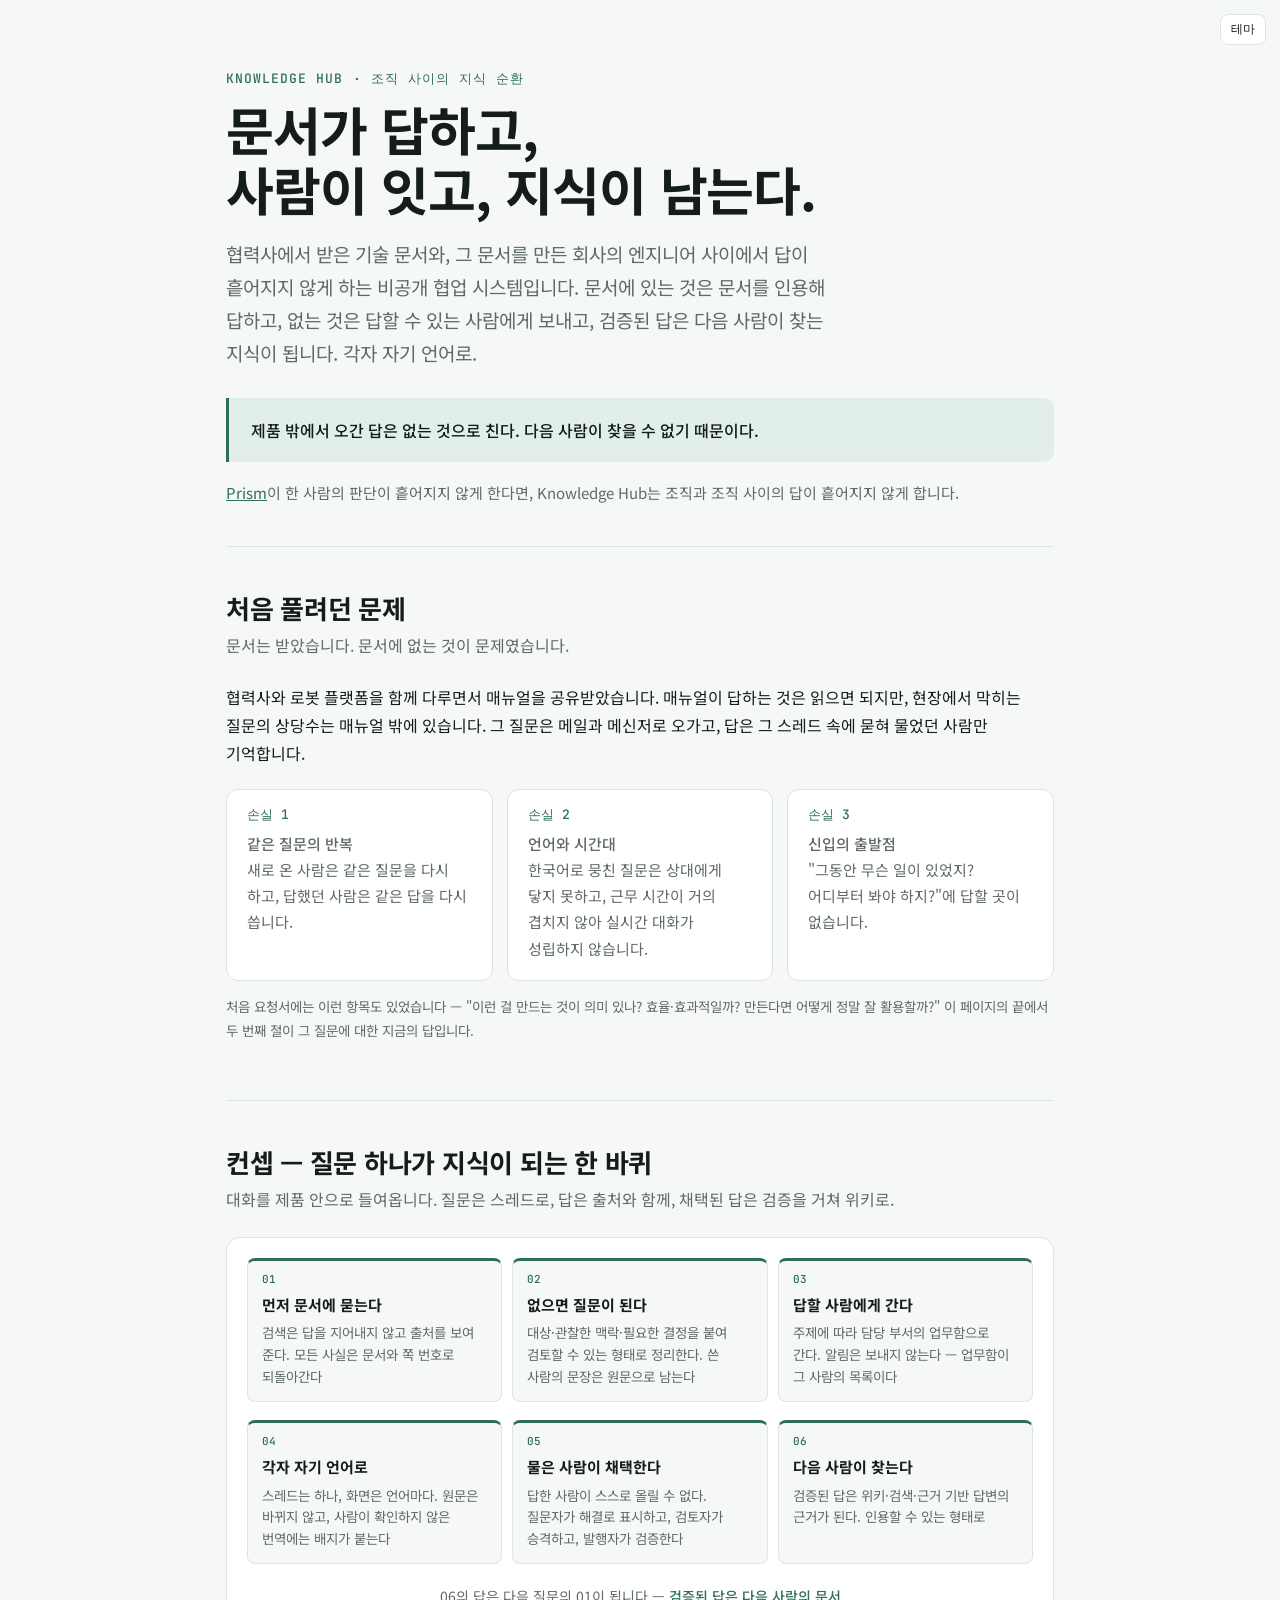
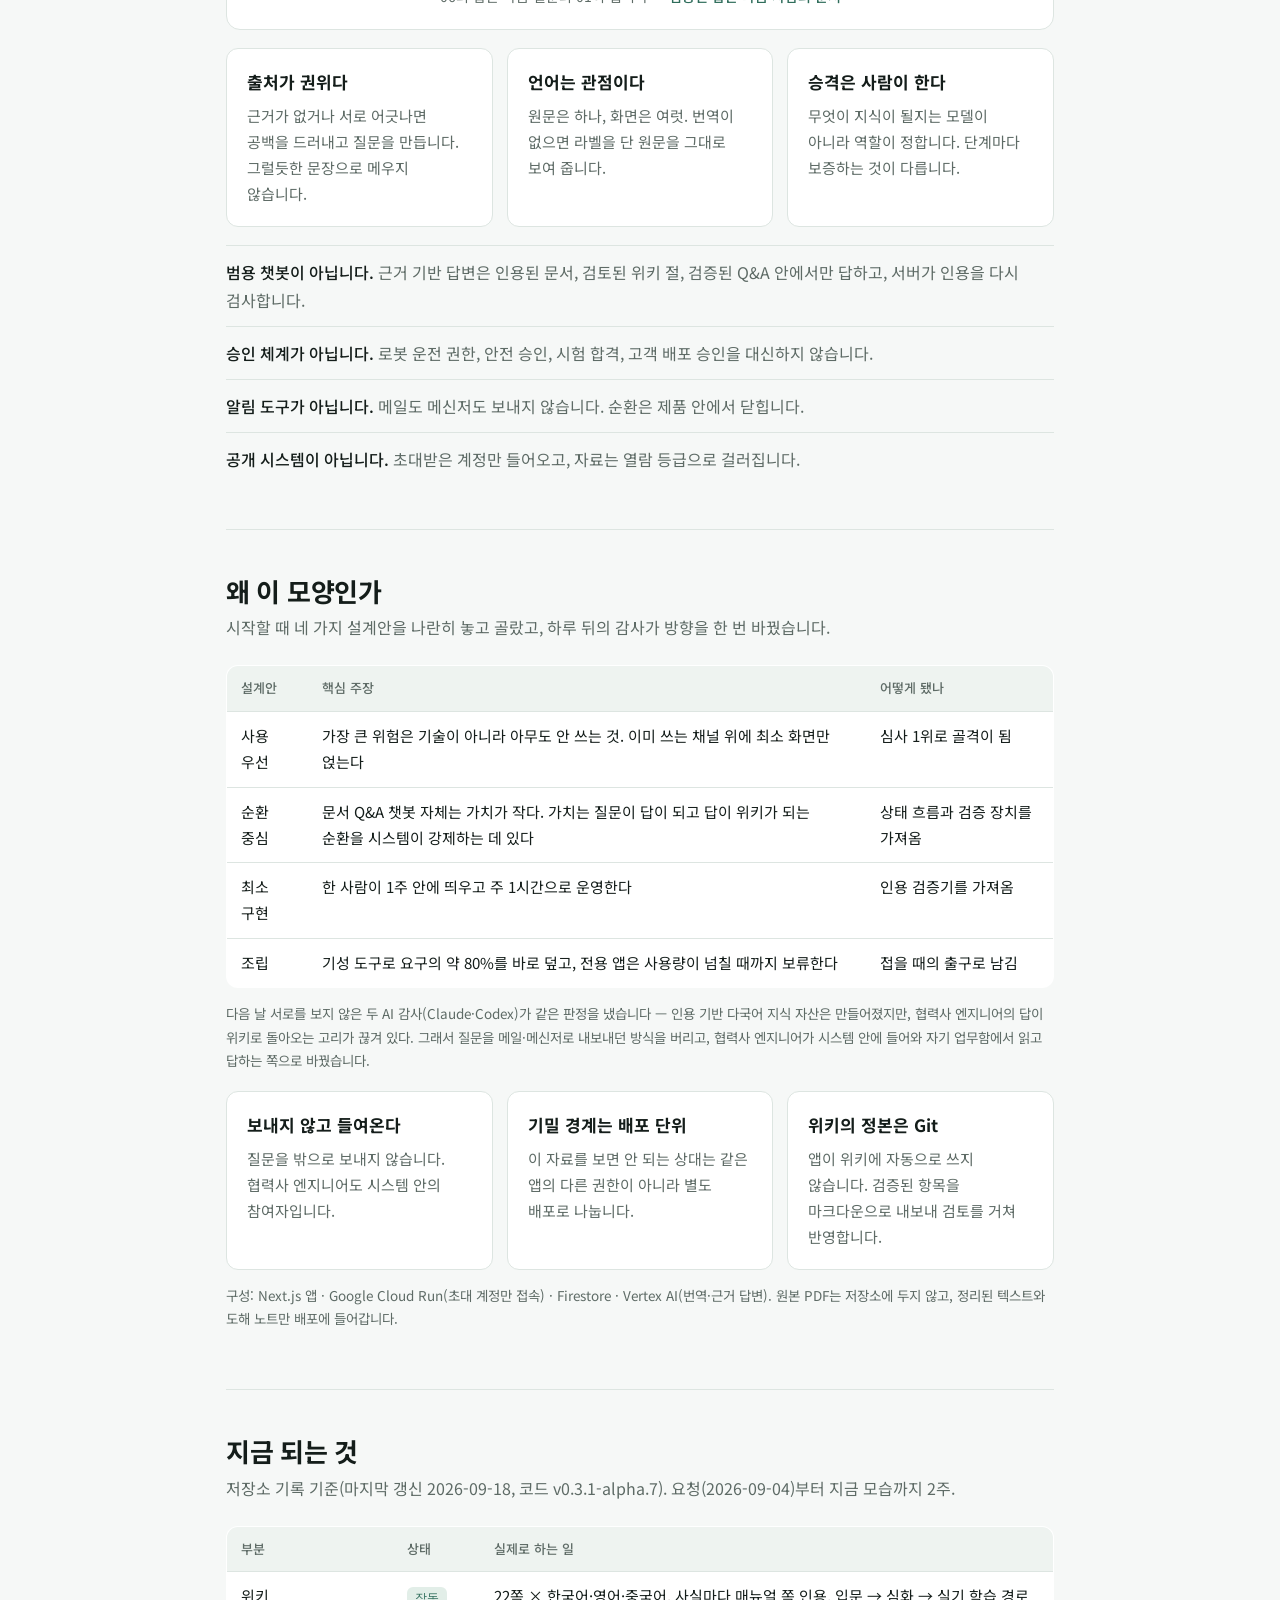
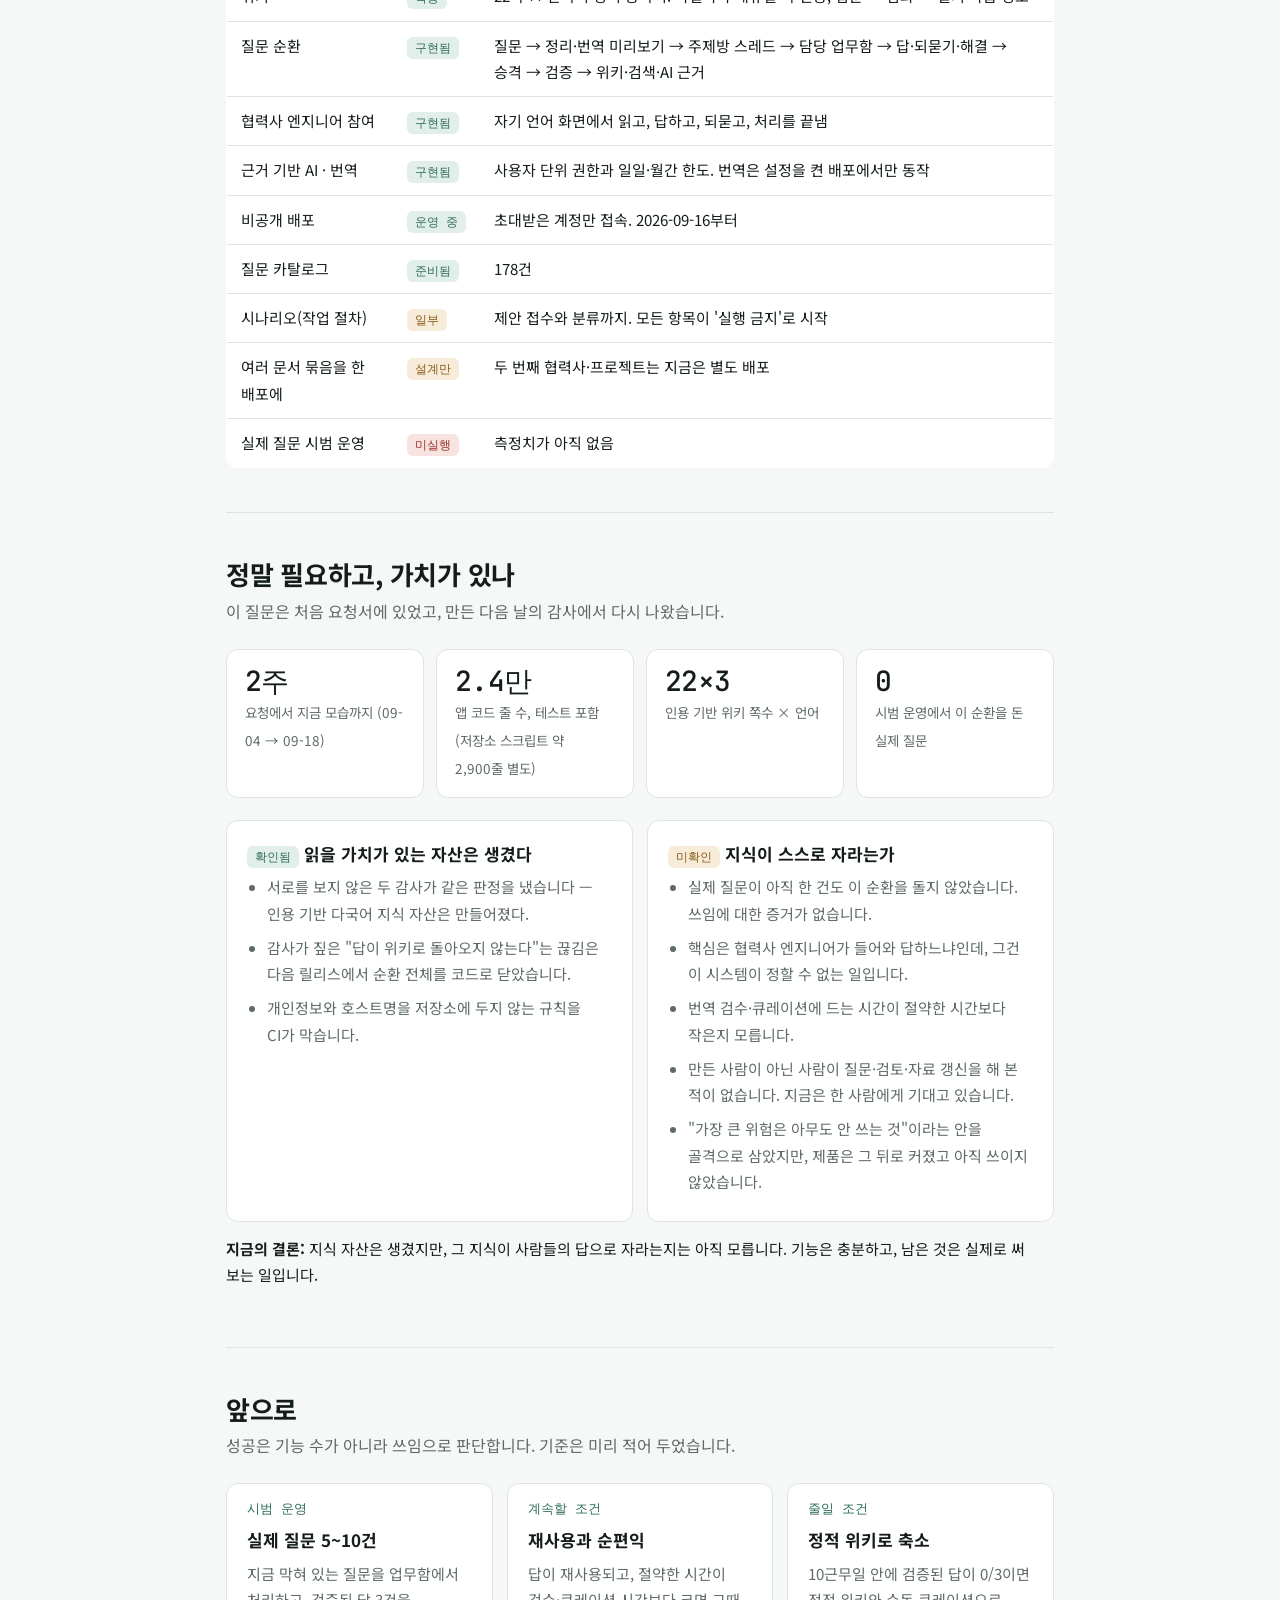
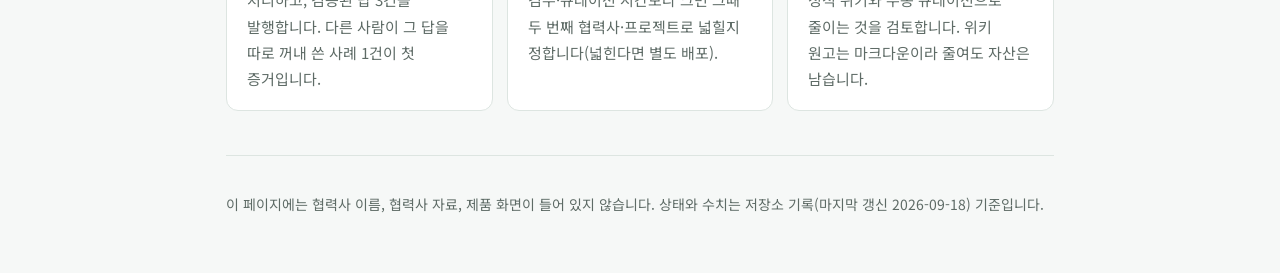
==== knowledge-hub/index.html @ 561c8541 "Add a Knowledge Hub overview at /knowledge-hub/, linked with /prism/ The organisation-side counterpa" ====
<!doctype html>
<html lang="ko">
<head>
<meta charset="utf-8">
<meta name="viewport" content="width=device-width, initial-scale=1">
<title>Knowledge Hub 소개</title>
<meta name="description" content="문서가 답하고, 사람이 잇고, 지식이 남는다 — 협력사 문서와 엔지니어 사이에서 답이 쌓이게 하는 다국어 협업 시스템. 왜 만들었고, 지금 무엇이 되고, 정말 가치가 있는지.">
<link rel="preconnect" href="https://fonts.googleapis.com">
<link rel="preconnect" href="https://fonts.gstatic.com" crossorigin>
<link href="https://fonts.googleapis.com/css2?family=Noto+Sans+KR:wght@400;500;700&family=JetBrains+Mono:wght@500&display=swap" rel="stylesheet">
<style>
  :root {
    --bg:#f6f8f7; --panel:#ffffff; --panel-2:#eef3f0; --ink:#141d1a; --dim:#5e6b66;
    --line:#dde5e1; --accent:#2f6d5b; --accent-soft:#e2eee8;
    --warn:#8a5a14; --warn-soft:#f6ecd9; --bad:#9a3228; --bad-soft:#f7e4e0;
    --mono:"JetBrains Mono", ui-monospace, Consolas, monospace;
  }
  @media (prefers-color-scheme: dark) { :root:not([data-theme="light"]) {
    --bg:#0e1311; --panel:#151b19; --panel-2:#1b2421; --ink:#e6ece9; --dim:#8d9b95;
    --line:#26302d; --accent:#6fbfa3; --accent-soft:#1c2c26;
    --warn:#e0b066; --warn-soft:#2b2417; --bad:#ec8f83; --bad-soft:#2d1b18;
  }}
  :root[data-theme="dark"] {
    --bg:#0e1311; --panel:#151b19; --panel-2:#1b2421; --ink:#e6ece9; --dim:#8d9b95;
    --line:#26302d; --accent:#6fbfa3; --accent-soft:#1c2c26;
    --warn:#e0b066; --warn-soft:#2b2417; --bad:#ec8f83; --bad-soft:#2d1b18;
  }
  * { box-sizing:border-box; }
  html { -webkit-text-size-adjust:100%; }
  body { margin:0; background:var(--bg); color:var(--ink);
    font:16px/1.75 "Noto Sans KR", system-ui, sans-serif; word-break:keep-all; overflow-wrap:break-word; }
  a { color:var(--accent); }
  .wrap { max-width:860px; margin:0 auto; padding:0 16px; }
  header.hero { padding:72px 0 40px; }
  .eyebrow { font:500 13px/1 var(--mono); letter-spacing:.08em; color:var(--accent); text-transform:uppercase; }
  h1 { font-size:clamp(34px,6vw,52px); line-height:1.15; margin:14px 0 18px; letter-spacing:-.02em; }
  .lede { font-size:19px; color:var(--dim); max-width:640px; margin:0; }
  .rule { margin:28px 0 0; padding:18px 22px; border-left:3px solid var(--accent); background:var(--accent-soft);
    border-radius:0 10px 10px 0; font-weight:500; }
  .pair { margin:18px 0 0; font-size:15px; color:var(--dim); }
  section { padding:44px 0; border-top:1px solid var(--line); }
  h2 { font-size:26px; line-height:1.3; margin:0 0 6px; letter-spacing:-.01em; }
  .sub { color:var(--dim); margin:0 0 24px; }
  h3 { font-size:17px; margin:0 0 6px; }
  p { margin:0 0 14px; }
  .grid { display:grid; gap:14px; grid-template-columns:repeat(auto-fit,minmax(220px,1fr)); }
  .card { background:var(--panel); border:1px solid var(--line); border-radius:12px; padding:18px 20px; }
  .card p { margin:0; color:var(--dim); font-size:15px; }
  .q { font-size:18px; font-weight:500; margin:0 0 4px; }
  .num { font:500 13px/1 var(--mono); color:var(--accent); margin-bottom:10px; display:block; }

  /* loop */
  .loop { background:var(--panel); border:1px solid var(--line); border-radius:14px; padding:20px; }
  .steps { list-style:none; margin:0; padding:0; display:grid; gap:10px; grid-template-columns:repeat(3,1fr); counter-reset:step; }
  .steps li { counter-increment:step; background:var(--bg); border:1px solid var(--line); border-top:3px solid var(--accent);
    border-radius:8px; padding:12px 14px 14px; }
  .steps li::before { content:counter(step, decimal-leading-zero); display:block; font:500 11px/1.2 var(--mono); color:var(--accent); margin-bottom:6px; }
  .steps b { display:block; font-size:15px; margin-bottom:4px; }
  .steps span { font-size:13.5px; color:var(--dim); line-height:1.6; display:block; }
  .back { margin:12px 0 0; text-align:center; font-size:14px; color:var(--dim); }
  .back b { color:var(--accent); font-weight:500; }
  @media (max-width:640px) { .steps { grid-template-columns:1fr; } }

  table { width:100%; border-collapse:collapse; font-size:15px; background:var(--panel); border:1px solid var(--line); border-radius:12px; overflow:hidden; }
  th, td { text-align:left; padding:11px 14px; border-bottom:1px solid var(--line); vertical-align:top; }
  th { font-size:13px; color:var(--dim); font-weight:500; background:var(--panel-2); }
  tr:last-child td { border-bottom:0; }
  .tbl { overflow-x:auto; -webkit-overflow-scrolling:touch; }
  .tag { display:inline-block; font:500 12px/1 var(--mono); padding:5px 8px; border-radius:6px; white-space:nowrap; }
  .ok { background:var(--accent-soft); color:var(--accent); }
  .part { background:var(--warn-soft); color:var(--warn); }
  .no { background:var(--bad-soft); color:var(--bad); }

  .stats { display:grid; gap:12px; grid-template-columns:repeat(auto-fit,minmax(170px,1fr)); margin-bottom:22px; }
  .stat { background:var(--panel); border:1px solid var(--line); border-radius:12px; padding:16px 18px; }
  .stat b { display:block; font:500 28px/1.1 var(--mono); letter-spacing:-.02em; }
  .stat span { font-size:13.5px; color:var(--dim); }

  .verdict { display:grid; gap:14px; grid-template-columns:1fr 1fr; }
  @media (max-width:640px) { .verdict { grid-template-columns:1fr; } }
  ul { margin:0; padding-left:20px; }
  li { margin:0 0 8px; }
  .card ul { color:var(--dim); font-size:15px; }
  .notlist { list-style:none; padding:0; margin:18px 0 0; }
  .notlist li { padding:12px 0; border-top:1px solid var(--line); color:var(--dim); margin:0; }
  .notlist li b { color:var(--ink); font-weight:500; }
  .note { font-size:13.5px; color:var(--dim); margin-top:14px; }
  footer { padding:36px 0 56px; border-top:1px solid var(--line); color:var(--dim); font-size:14px; }
  .theme-btn { position:absolute; top:14px; right:14px; background:var(--panel); color:var(--ink); border:1px solid var(--line);
    border-radius:8px; padding:6px 10px; font:500 12px var(--mono); cursor:pointer; }
</style>
</head>
<body>
<button class="theme-btn" id="theme" type="button" aria-label="테마 전환">테마</button>

<div class="wrap">
<header class="hero">
  <div class="eyebrow">Knowledge Hub · 조직 사이의 지식 순환</div>
  <h1>문서가 답하고,<br>사람이 잇고, 지식이 남는다.</h1>
  <p class="lede">협력사에서 받은 기술 문서와, 그 문서를 만든 회사의 엔지니어 사이에서 답이 흩어지지 않게 하는 비공개 협업 시스템입니다. 문서에 있는 것은 문서를 인용해 답하고, 없는 것은 답할 수 있는 사람에게 보내고, 검증된 답은 다음 사람이 찾는 지식이 됩니다. 각자 자기 언어로.</p>
  <div class="rule">제품 밖에서 오간 답은 없는 것으로 친다. 다음 사람이 찾을 수 없기 때문이다.</div>
  <p class="pair"><a href="../prism/">Prism</a>이 한 사람의 판단이 흩어지지 않게 한다면, Knowledge Hub는 조직과 조직 사이의 답이 흩어지지 않게 합니다.</p>
</header>

<section>
  <h2>처음 풀려던 문제</h2>
  <p class="sub">문서는 받았습니다. 문서에 없는 것이 문제였습니다.</p>
  <p>협력사와 로봇 플랫폼을 함께 다루면서 매뉴얼을 공유받았습니다. 매뉴얼이 답하는 것은 읽으면 되지만, 현장에서 막히는 질문의 상당수는 매뉴얼 밖에 있습니다. 그 질문은 메일과 메신저로 오가고, 답은 그 스레드 속에 묻혀 물었던 사람만 기억합니다.</p>
  <div class="grid" style="margin-top:22px">
    <div class="card"><span class="num">손실 1</span><p class="q">같은 질문의 반복</p><p>새로 온 사람은 같은 질문을 다시 하고, 답했던 사람은 같은 답을 다시 씁니다.</p></div>
    <div class="card"><span class="num">손실 2</span><p class="q">언어와 시간대</p><p>한국어로 뭉친 질문은 상대에게 닿지 못하고, 근무 시간이 거의 겹치지 않아 실시간 대화가 성립하지 않습니다.</p></div>
    <div class="card"><span class="num">손실 3</span><p class="q">신입의 출발점</p><p>"그동안 무슨 일이 있었지? 어디부터 봐야 하지?"에 답할 곳이 없습니다.</p></div>
  </div>
  <p class="note">처음 요청서에는 이런 항목도 있었습니다 — "이런 걸 만드는 것이 의미 있나? 효율·효과적일까? 만든다면 어떻게 정말 잘 활용할까?" 이 페이지의 끝에서 두 번째 절이 그 질문에 대한 지금의 답입니다.</p>
</section>

<section>
  <h2>컨셉 — 질문 하나가 지식이 되는 한 바퀴</h2>
  <p class="sub">대화를 제품 안으로 들여옵니다. 질문은 스레드로, 답은 출처와 함께, 채택된 답은 검증을 거쳐 위키로.</p>
  <div class="loop">
    <ol class="steps">
      <li><b>먼저 문서에 묻는다</b><span>검색은 답을 지어내지 않고 출처를 보여 준다. 모든 사실은 문서와 쪽 번호로 되돌아간다</span></li>
      <li><b>없으면 질문이 된다</b><span>대상·관찰한 맥락·필요한 결정을 붙여 검토할 수 있는 형태로 정리한다. 쓴 사람의 문장은 원문으로 남는다</span></li>
      <li><b>답할 사람에게 간다</b><span>주제에 따라 담당 부서의 업무함으로 간다. 알림은 보내지 않는다 — 업무함이 그 사람의 목록이다</span></li>
      <li><b>각자 자기 언어로</b><span>스레드는 하나, 화면은 언어마다. 원문은 바뀌지 않고, 사람이 확인하지 않은 번역에는 배지가 붙는다</span></li>
      <li><b>물은 사람이 채택한다</b><span>답한 사람이 스스로 올릴 수 없다. 질문자가 해결로 표시하고, 검토자가 승격하고, 발행자가 검증한다</span></li>
      <li><b>다음 사람이 찾는다</b><span>검증된 답은 위키·검색·근거 기반 답변의 근거가 된다. 인용할 수 있는 형태로</span></li>
    </ol>
    <p class="back">06의 답은 다음 질문의 01이 됩니다 — <b>검증된 답은 다음 사람의 문서</b></p>
  </div>
  <div class="grid" style="margin-top:18px">
    <div class="card"><h3>출처가 권위다</h3><p>근거가 없거나 서로 어긋나면 공백을 드러내고 질문을 만듭니다. 그럴듯한 문장으로 메우지 않습니다.</p></div>
    <div class="card"><h3>언어는 관점이다</h3><p>원문은 하나, 화면은 여럿. 번역이 없으면 라벨을 단 원문을 그대로 보여 줍니다.</p></div>
    <div class="card"><h3>승격은 사람이 한다</h3><p>무엇이 지식이 될지는 모델이 아니라 역할이 정합니다. 단계마다 보증하는 것이 다릅니다.</p></div>
  </div>
  <ul class="notlist">
    <li><b>범용 챗봇이 아닙니다.</b> 근거 기반 답변은 인용된 문서, 검토된 위키 절, 검증된 Q&amp;A 안에서만 답하고, 서버가 인용을 다시 검사합니다.</li>
    <li><b>승인 체계가 아닙니다.</b> 로봇 운전 권한, 안전 승인, 시험 합격, 고객 배포 승인을 대신하지 않습니다.</li>
    <li><b>알림 도구가 아닙니다.</b> 메일도 메신저도 보내지 않습니다. 순환은 제품 안에서 닫힙니다.</li>
    <li><b>공개 시스템이 아닙니다.</b> 초대받은 계정만 들어오고, 자료는 열람 등급으로 걸러집니다.</li>
  </ul>
</section>

<section>
  <h2>왜 이 모양인가</h2>
  <p class="sub">시작할 때 네 가지 설계안을 나란히 놓고 골랐고, 하루 뒤의 감사가 방향을 한 번 바꿨습니다.</p>
  <div class="tbl"><table>
    <thead><tr><th>설계안</th><th>핵심 주장</th><th>어떻게 됐나</th></tr></thead>
    <tbody>
      <tr><td>사용 우선</td><td>가장 큰 위험은 기술이 아니라 아무도 안 쓰는 것. 이미 쓰는 채널 위에 최소 화면만 얹는다</td><td>심사 1위로 골격이 됨</td></tr>
      <tr><td>순환 중심</td><td>문서 Q&amp;A 챗봇 자체는 가치가 작다. 가치는 질문이 답이 되고 답이 위키가 되는 순환을 시스템이 강제하는 데 있다</td><td>상태 흐름과 검증 장치를 가져옴</td></tr>
      <tr><td>최소 구현</td><td>한 사람이 1주 안에 띄우고 주 1시간으로 운영한다</td><td>인용 검증기를 가져옴</td></tr>
      <tr><td>조립</td><td>기성 도구로 요구의 약 80%를 바로 덮고, 전용 앱은 사용량이 넘칠 때까지 보류한다</td><td>접을 때의 출구로 남김</td></tr>
    </tbody>
  </table></div>
  <p class="note">다음 날 서로를 보지 않은 두 AI 감사(Claude·Codex)가 같은 판정을 냈습니다 — 인용 기반 다국어 지식 자산은 만들어졌지만, 협력사 엔지니어의 답이 위키로 돌아오는 고리가 끊겨 있다. 그래서 질문을 메일·메신저로 내보내던 방식을 버리고, 협력사 엔지니어가 시스템 안에 들어와 자기 업무함에서 읽고 답하는 쪽으로 바꿨습니다.</p>
  <div class="grid" style="margin-top:18px">
    <div class="card"><h3>보내지 않고 들여온다</h3><p>질문을 밖으로 보내지 않습니다. 협력사 엔지니어도 시스템 안의 참여자입니다.</p></div>
    <div class="card"><h3>기밀 경계는 배포 단위</h3><p>이 자료를 보면 안 되는 상대는 같은 앱의 다른 권한이 아니라 별도 배포로 나눕니다.</p></div>
    <div class="card"><h3>위키의 정본은 Git</h3><p>앱이 위키에 자동으로 쓰지 않습니다. 검증된 항목을 마크다운으로 내보내 검토를 거쳐 반영합니다.</p></div>
  </div>
  <p class="note">구성: Next.js 앱 · Google Cloud Run(초대 계정만 접속) · Firestore · Vertex AI(번역·근거 답변). 원본 PDF는 저장소에 두지 않고, 정리된 텍스트와 도해 노트만 배포에 들어갑니다.</p>
</section>

<section>
  <h2>지금 되는 것</h2>
  <p class="sub">저장소 기록 기준(마지막 갱신 2026-09-18, 코드 v0.3.1-alpha.7). 요청(2026-09-04)부터 지금 모습까지 2주.</p>
  <div class="tbl"><table>
    <thead><tr><th>부분</th><th>상태</th><th>실제로 하는 일</th></tr></thead>
    <tbody>
      <tr><td>위키</td><td><span class="tag ok">작동</span></td><td>22쪽 × 한국어·영어·중국어. 사실마다 매뉴얼 쪽 인용, 입문 → 심화 → 실기 학습 경로</td></tr>
      <tr><td>질문 순환</td><td><span class="tag ok">구현됨</span></td><td>질문 → 정리·번역 미리보기 → 주제방 스레드 → 담당 업무함 → 답·되묻기·해결 → 승격 → 검증 → 위키·검색·AI 근거</td></tr>
      <tr><td>협력사 엔지니어 참여</td><td><span class="tag ok">구현됨</span></td><td>자기 언어 화면에서 읽고, 답하고, 되묻고, 처리를 끝냄</td></tr>
      <tr><td>근거 기반 AI · 번역</td><td><span class="tag ok">구현됨</span></td><td>사용자 단위 권한과 일일·월간 한도. 번역은 설정을 켠 배포에서만 동작</td></tr>
      <tr><td>비공개 배포</td><td><span class="tag ok">운영 중</span></td><td>초대받은 계정만 접속. 2026-09-16부터</td></tr>
      <tr><td>질문 카탈로그</td><td><span class="tag ok">준비됨</span></td><td>178건</td></tr>
      <tr><td>시나리오(작업 절차)</td><td><span class="tag part">일부</span></td><td>제안 접수와 분류까지. 모든 항목이 '실행 금지'로 시작</td></tr>
      <tr><td>여러 문서 묶음을 한 배포에</td><td><span class="tag part">설계만</span></td><td>두 번째 협력사·프로젝트는 지금은 별도 배포</td></tr>
      <tr><td>실제 질문 시범 운영</td><td><span class="tag no">미실행</span></td><td>측정치가 아직 없음</td></tr>
    </tbody>
  </table></div>
</section>

<section>
  <h2>정말 필요하고, 가치가 있나</h2>
  <p class="sub">이 질문은 처음 요청서에 있었고, 만든 다음 날의 감사에서 다시 나왔습니다.</p>
  <div class="stats">
    <div class="stat"><b>2주</b><span>요청에서 지금 모습까지 (09-04 → 09-18)</span></div>
    <div class="stat"><b>2.4만</b><span>앱 코드 줄 수, 테스트 포함 (저장소 스크립트 약 2,900줄 별도)</span></div>
    <div class="stat"><b>22×3</b><span>인용 기반 위키 쪽수 × 언어</span></div>
    <div class="stat"><b>0</b><span>시범 운영에서 이 순환을 돈 실제 질문</span></div>
  </div>
  <div class="verdict">
    <div class="card">
      <h3><span class="tag ok">확인됨</span> 읽을 가치가 있는 자산은 생겼다</h3>
      <ul>
        <li>서로를 보지 않은 두 감사가 같은 판정을 냈습니다 — 인용 기반 다국어 지식 자산은 만들어졌다.</li>
        <li>감사가 짚은 "답이 위키로 돌아오지 않는다"는 끊김은 다음 릴리스에서 순환 전체를 코드로 닫았습니다.</li>
        <li>개인정보와 호스트명을 저장소에 두지 않는 규칙을 CI가 막습니다.</li>
      </ul>
    </div>
    <div class="card">
      <h3><span class="tag part">미확인</span> 지식이 스스로 자라는가</h3>
      <ul>
        <li>실제 질문이 아직 한 건도 이 순환을 돌지 않았습니다. 쓰임에 대한 증거가 없습니다.</li>
        <li>핵심은 협력사 엔지니어가 들어와 답하느냐인데, 그건 이 시스템이 정할 수 없는 일입니다.</li>
        <li>번역 검수·큐레이션에 드는 시간이 절약한 시간보다 작은지 모릅니다.</li>
        <li>만든 사람이 아닌 사람이 질문·검토·자료 갱신을 해 본 적이 없습니다. 지금은 한 사람에게 기대고 있습니다.</li>
        <li>"가장 큰 위험은 아무도 안 쓰는 것"이라는 안을 골격으로 삼았지만, 제품은 그 뒤로 커졌고 아직 쓰이지 않았습니다.</li>
      </ul>
    </div>
  </div>
  <p class="note" style="font-size:15px;color:var(--ink)"><b>지금의 결론:</b> 지식 자산은 생겼지만, 그 지식이 사람들의 답으로 자라는지는 아직 모릅니다. 기능은 충분하고, 남은 것은 실제로 써 보는 일입니다.</p>
</section>

<section>
  <h2>앞으로</h2>
  <p class="sub">성공은 기능 수가 아니라 쓰임으로 판단합니다. 기준은 미리 적어 두었습니다.</p>
  <div class="grid">
    <div class="card"><span class="num">시범 운영</span><h3>실제 질문 5~10건</h3><p>지금 막혀 있는 질문을 업무함에서 처리하고, 검증된 답 3건을 발행합니다. 다른 사람이 그 답을 따로 꺼내 쓴 사례 1건이 첫 증거입니다.</p></div>
    <div class="card"><span class="num">계속할 조건</span><h3>재사용과 순편익</h3><p>답이 재사용되고, 절약한 시간이 검수·큐레이션 시간보다 크면 그때 두 번째 협력사·프로젝트로 넓힐지 정합니다(넓힌다면 별도 배포).</p></div>
    <div class="card"><span class="num">줄일 조건</span><h3>정적 위키로 축소</h3><p>10근무일 안에 검증된 답이 0/3이면 정적 위키와 수동 큐레이션으로 줄이는 것을 검토합니다. 위키 원고는 마크다운이라 줄여도 자산은 남습니다.</p></div>
  </div>
</section>

<footer>
  이 페이지에는 협력사 이름, 협력사 자료, 제품 화면이 들어 있지 않습니다. 상태와 수치는 저장소 기록(마지막 갱신 2026-09-18) 기준입니다.
</footer>
</div>

<script>
  (function () {
    var root = document.documentElement, btn = document.getElementById('theme');
    try { var s = localStorage.getItem('prism-theme'); if (s) root.setAttribute('data-theme', s); } catch (e) {}
    btn.addEventListener('click', function () {
      var cur = root.getAttribute('data-theme') ||
        (matchMedia('(prefers-color-scheme: dark)').matches ? 'dark' : 'light');
      var next = cur === 'dark' ? 'light' : 'dark';
      root.setAttribute('data-theme', next);
      try { localStorage.setItem('prism-theme', next); } catch (e) {}
    });
  })();
</script>
</body>
</html>
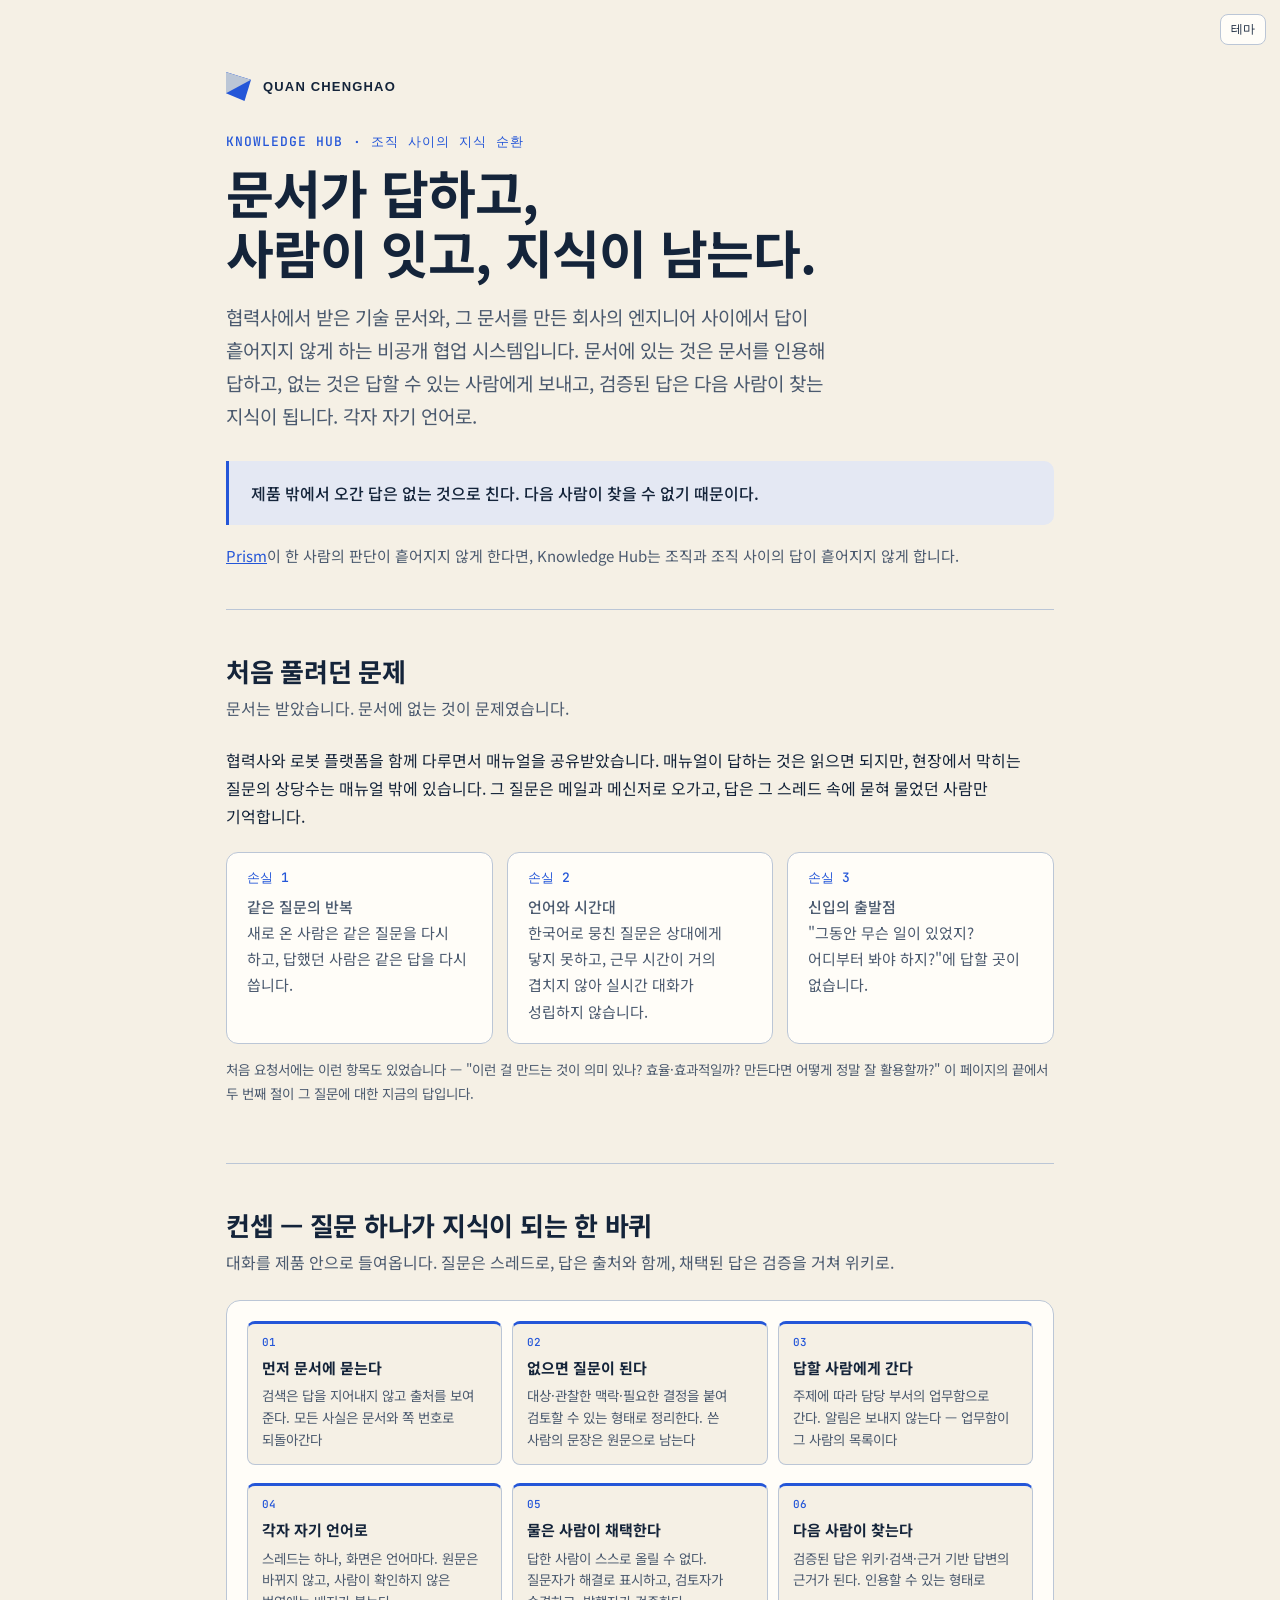
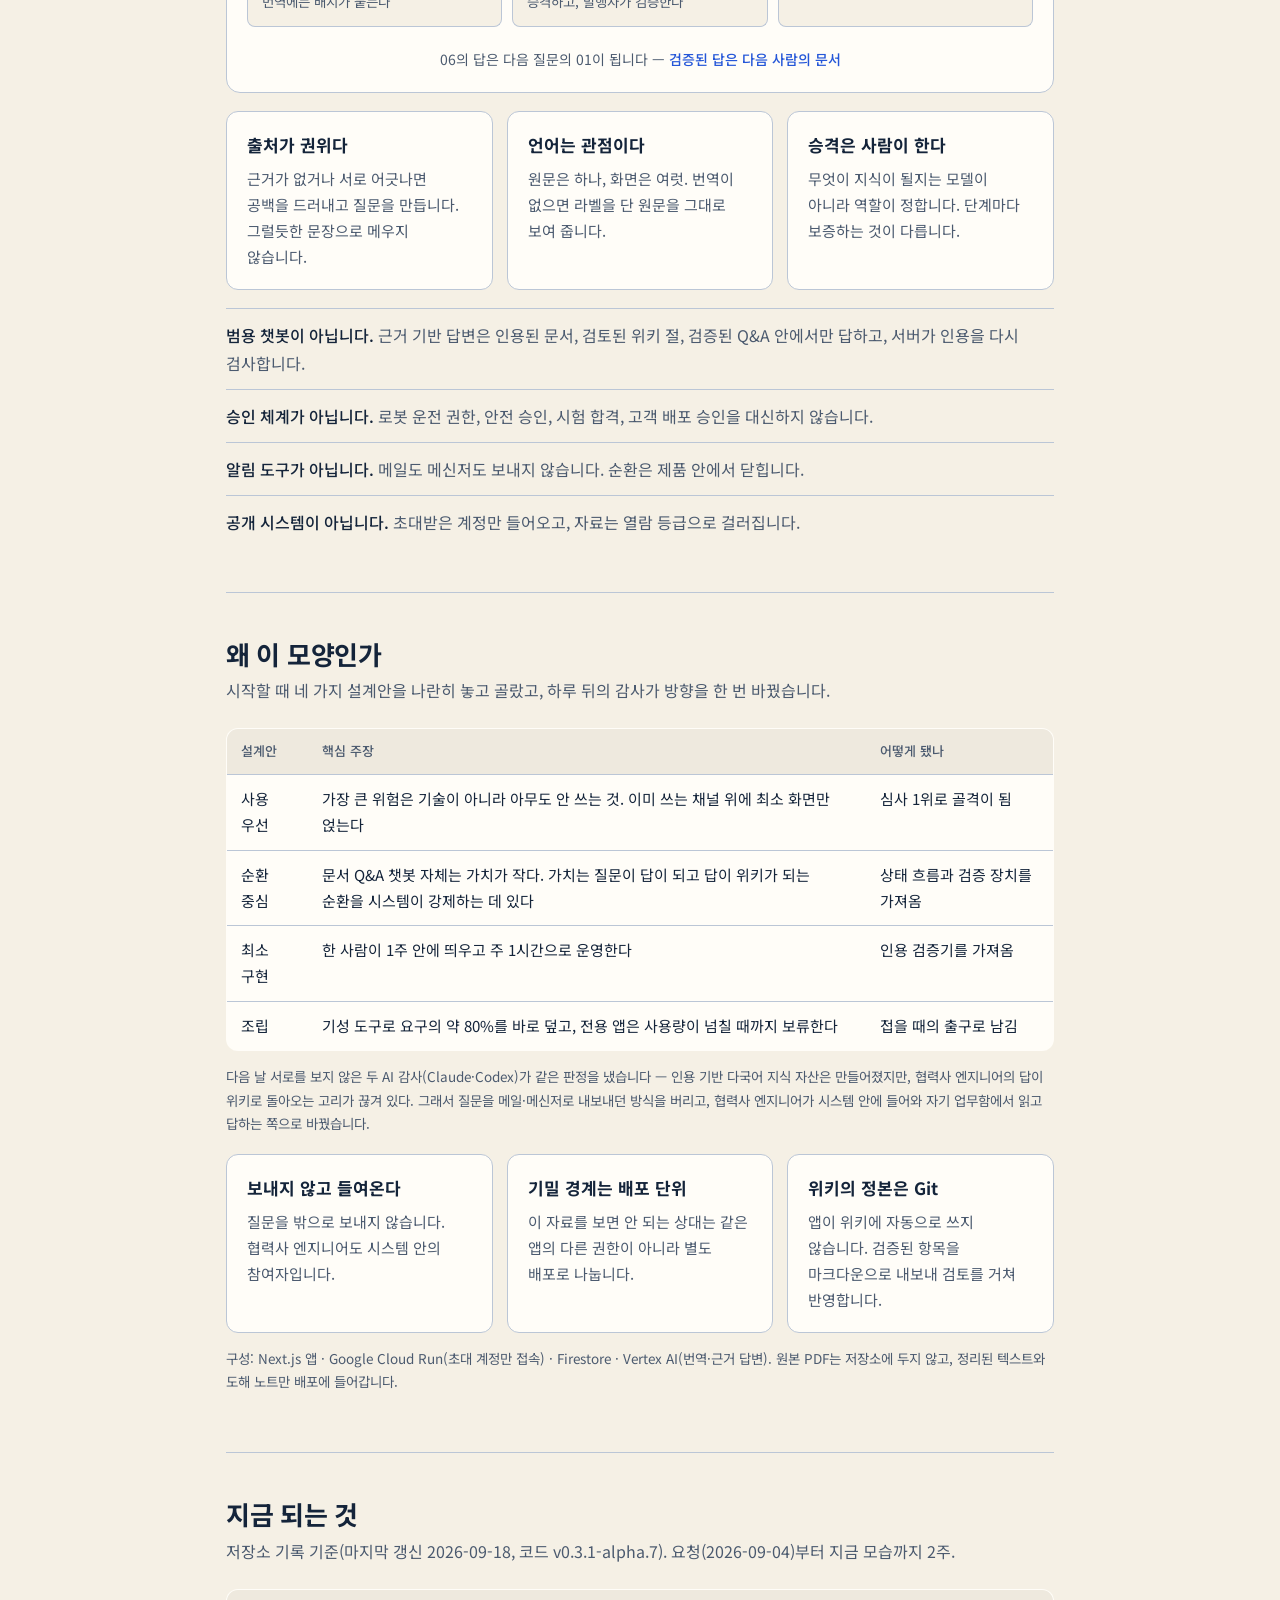
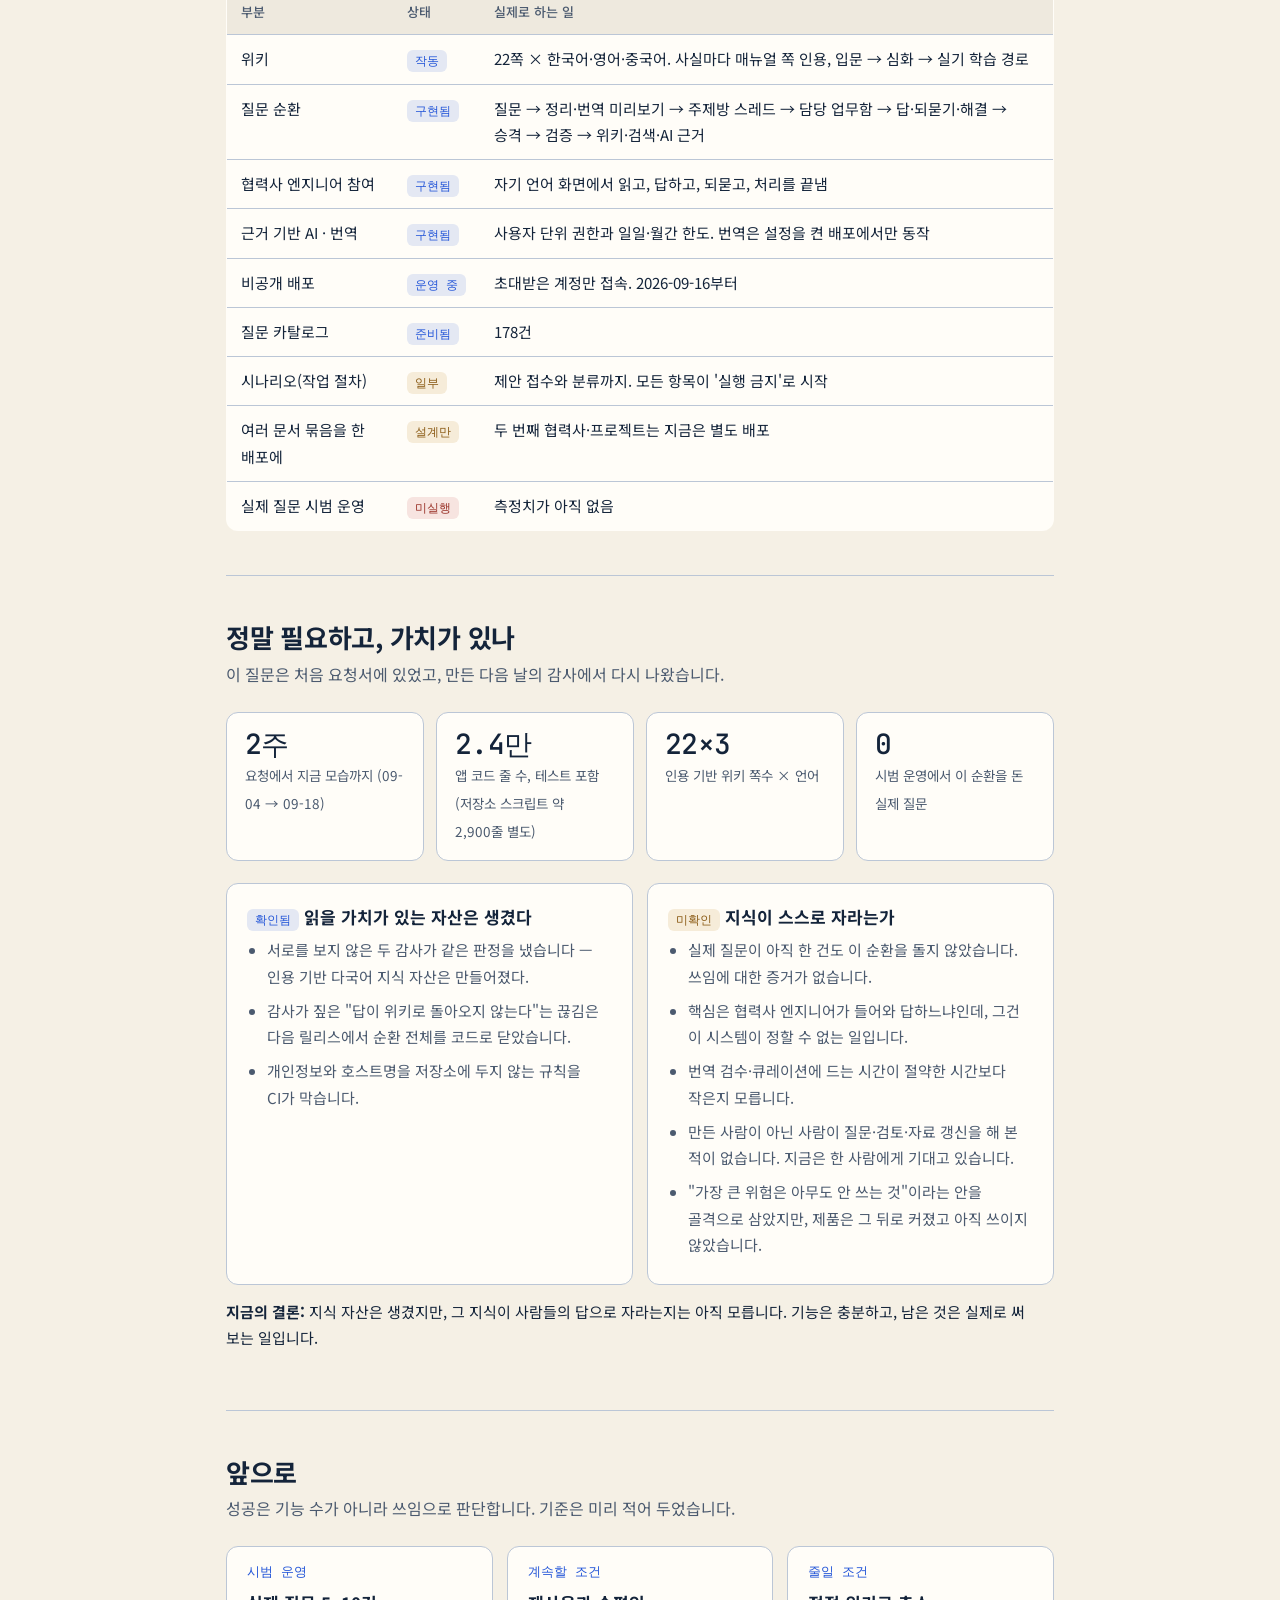
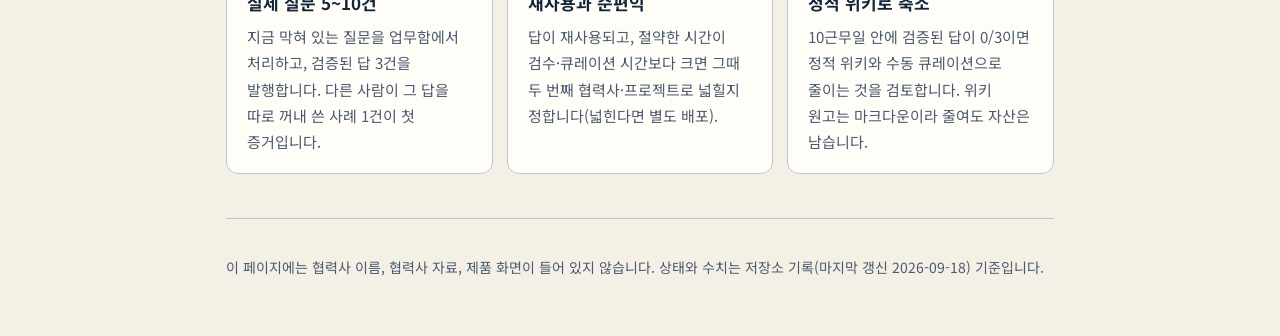
==== commit 0c195e35: "Apply QUAN CHENGHAO personal brand across profile site" ====
--- a/knowledge-hub/index.html
+++ b/knowledge-hub/index.html
@@ -89,12 +89,14 @@
   .theme-btn { position:absolute; top:14px; right:14px; background:var(--panel); color:var(--ink); border:1px solid var(--line);
     border-radius:8px; padding:6px 10px; font:500 12px var(--mono); cursor:pointer; }
 </style>
+<link rel="stylesheet" href="../brand.css">
 </head>
 <body>
 <button class="theme-btn" id="theme" type="button" aria-label="테마 전환">테마</button>
 
 <div class="wrap">
 <header class="hero">
+  <a class="brand-home" href="../"><span class="brand-fold" aria-hidden="true"></span>QUAN CHENGHAO</a>
   <div class="eyebrow">Knowledge Hub · 조직 사이의 지식 순환</div>
   <h1>문서가 답하고,<br>사람이 잇고, 지식이 남는다.</h1>
   <p class="lede">협력사에서 받은 기술 문서와, 그 문서를 만든 회사의 엔지니어 사이에서 답이 흩어지지 않게 하는 비공개 협업 시스템입니다. 문서에 있는 것은 문서를 인용해 답하고, 없는 것은 답할 수 있는 사람에게 보내고, 검증된 답은 다음 사람이 찾는 지식이 됩니다. 각자 자기 언어로.</p>
--- a/brand.css
+++ b/brand.css
@@ -0,0 +1,113 @@
+/* QUAN CHENGHAO · SUNSHINE STUDIO · Nuri */
+:root, html.theme-light {
+  --bg: #f5f0e5;
+  --surface: #fffdf8;
+  --surface-hover: #eee9de;
+  --border: #bbc6d6;
+  --text: #14243a;
+  --text-secondary: #4b5a6f;
+  --accent: #2456d8;
+  --accent-secondary: #2456d8;
+  --link-bg: transparent;
+  --panel: #fffdf8;
+  --panel-2: #eee9de;
+  --ink: #14243a;
+  --dim: #4b5a6f;
+  --line: #bbc6d6;
+  --accent-soft: #e4e8f3;
+}
+html.theme-dark, :root[data-theme="dark"] {
+  --bg: #14243a;
+  --surface: #1c2d44;
+  --surface-hover: #263a54;
+  --border: #52627a;
+  --text: #f5f0e5;
+  --text-secondary: #bbc6d6;
+  --accent: #a9c0ff;
+  --accent-secondary: #bbc6d6;
+  --link-bg: transparent;
+  --panel: #1c2d44;
+  --panel-2: #263a54;
+  --ink: #f5f0e5;
+  --dim: #bbc6d6;
+  --line: #52627a;
+  --accent-soft: #203458;
+}
+@media (prefers-color-scheme: dark) {
+  :root:not(.theme-light):not([data-theme="light"]) {
+    --bg: #14243a; --surface: #1c2d44; --surface-hover: #263a54;
+    --border: #52627a; --text: #f5f0e5; --text-secondary: #bbc6d6;
+    --accent: #a9c0ff; --accent-secondary: #bbc6d6;
+    --panel: #1c2d44; --panel-2: #263a54; --ink: #f5f0e5;
+    --dim: #bbc6d6; --line: #52627a; --accent-soft: #203458;
+  }
+}
+.brand-home {
+  display: inline-flex; align-items: center; gap: 12px;
+  color: var(--ink); font: 600 13px/1.5 Inter, "Segoe UI", sans-serif;
+  letter-spacing: .09em; text-decoration: none; margin-bottom: 34px;
+}
+.brand-fold { display: inline-block; position: relative; width: 25px; height: 29px;
+  background: #2456d8; clip-path: polygon(0 0,100% 27%,74% 100%,0 73%); flex: none; }
+.brand-fold::after { content: ""; position: absolute; inset: 0; background: #bbc6d6;
+  clip-path: polygon(0 0,100% 27%,0 73%); }
+.profile-page .hero { min-height: 0; padding: 126px 32px 68px; }
+.profile-page .hero::before, .profile-page .hero::after { display: none; }
+.profile-page .hero-inner { width: min(1120px,100%); max-width: none; margin: 0 auto; }
+.profile-page .hero-grid { display: grid; grid-template-columns: minmax(0,1fr) 180px; gap: 42px; align-items: end; }
+.profile-page .brand-name { display: flex; flex-wrap: wrap; align-items: baseline; gap: 8px 16px; margin-bottom: 12px; }
+.profile-page .brand-name strong { font: 700 clamp(24px,3vw,32px)/1.3 Inter, "Segoe UI", sans-serif; letter-spacing: -.02em; }
+.profile-page .brand-name span { font-size: 16px; color: var(--text-secondary); }
+.profile-page .eyebrow { font-size: 13px; font-weight: 600; margin: 0 0 28px; letter-spacing: .025em; }
+.profile-page .eyebrow::before { display: none; }
+.profile-page h1 { font-size: clamp(34px,4.8vw,58px); line-height: 1.3; font-weight: 700; max-width: 800px;
+  color: var(--accent); word-break: keep-all; overflow-wrap: break-word; letter-spacing: -.045em; }
+.profile-page .hero-copy { font-size: 19px; line-height: 1.85; font-weight: 400; margin-top: 24px; max-width: 740px; word-break: keep-all; }
+.profile-page .brand-english { color: var(--text-secondary); margin-top: 16px; font-size: 14px; }
+.profile-page .nuri-signature { width: 180px; margin: 0; }
+.profile-page .nuri-signature img { display: block; width: 100%; height: auto; padding: 12px; }
+.profile-page .nuri-signature figcaption { text-align: center; font-size: 12px; color: var(--text-secondary); margin-top: 8px; }
+.profile-page .links { margin-top: 30px; }
+.profile-page .link-button { font-weight: 600; border-radius: 4px; }
+.profile-page .link-button:hover { background: var(--surface-hover); }
+.profile-page .language-switch a[aria-current="true"], .profile-page .skip-link { background: #2456d8; color: #fffdf8; }
+.profile-page .content { border-top: 1px solid var(--border); padding-top: 52px; }
+.profile-page .section-title { font-size: clamp(28px,3vw,36px); font-weight: 700; }
+.profile-page .card h3 { font-weight: 700; }
+.profile-page .stat, .profile-page .card { box-shadow: none; border-radius: 6px; }
+.profile-page .animate { animation: none; }
+.profile-page .brand-community { margin-top: 56px; padding: 32px 0; border-top: 1px solid var(--border); }
+.profile-page .brand-community .brand-community-label { color: var(--accent); font-weight: 600; font-size: 13px; letter-spacing: .08em; margin-bottom: 10px; }
+.profile-page .brand-community h2 { font-size: 25px; line-height: 1.5; margin-bottom: 14px; font-weight: 600; }
+.profile-page .brand-community p { max-width: 800px; color: var(--text-secondary); line-height: 1.8; }
+.profile-page .brand-footer { display: flex; flex-wrap: wrap; align-items: baseline; gap: 18px 34px;
+  padding-top: 30px; border-top: 1px solid var(--border); margin-top: 24px; }
+.profile-page .brand-footer strong { font-size: 13px; letter-spacing: .07em; }
+.profile-page .brand-footer nav { display: flex; flex-wrap: wrap; gap: 10px 20px; font-size: 14px; }
+.profile-page .brand-footer a { color: var(--accent); text-underline-offset: 4px; }
+@media (max-width: 820px) {
+  .profile-page .hero { padding: 106px 22px 46px; }
+  .profile-page .hero-grid { grid-template-columns: minmax(0,1fr) 120px; gap: 22px; }
+  .profile-page .nuri-signature { width: 120px; }
+  .profile-page .hero-copy { font-size: 17px; }
+}
+@media (max-width: 580px) {
+  .profile-page .hero-grid { grid-template-columns: 1fr; gap: 20px; }
+  .profile-page .nuri-signature { justify-self: end; width: 100px; }
+  .profile-page .nuri-signature figcaption { display: none; }
+  .profile-page h1 { font-size: 36px; }
+  .profile-page .hero-copy { margin-top: 20px; }
+  .profile-page .eyebrow { margin-bottom: 22px; }
+  .profile-page .content { padding-top: 38px; }
+  .profile-page .stats { gap: 10px; }
+  .profile-page .stat { padding: 20px; }
+  .profile-page .stat strong { font-size: 28px; }
+  .profile-page .brand-name { display: block; }
+  .profile-page .brand-name span { display: block; margin-top: 8px; }
+}
+@media print {
+  .profile-page .hero { padding: 30px 0; }
+  .profile-page .content { padding: 30px 0; }
+  .profile-page .nuri-signature { width: 100px; }
+  .profile-page .brand-community, .profile-page .brand-footer { break-inside: avoid; }
+}
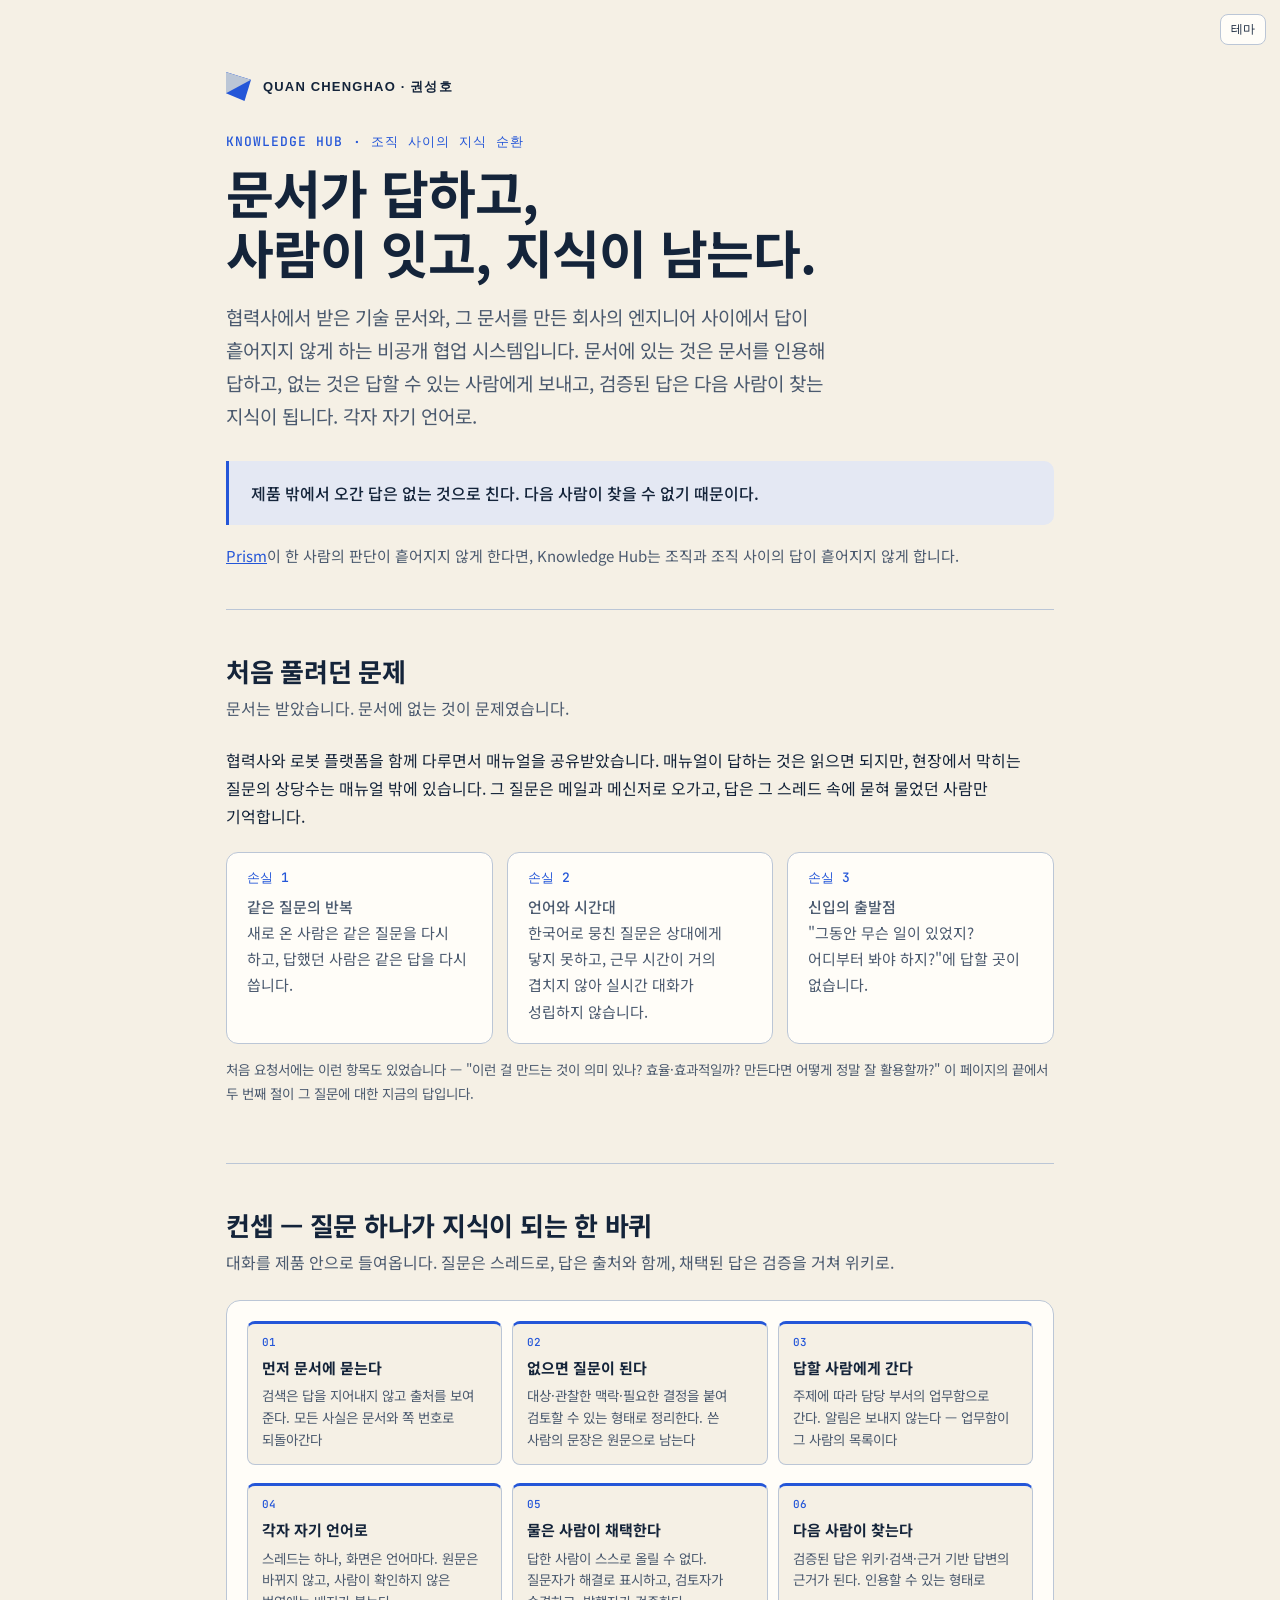
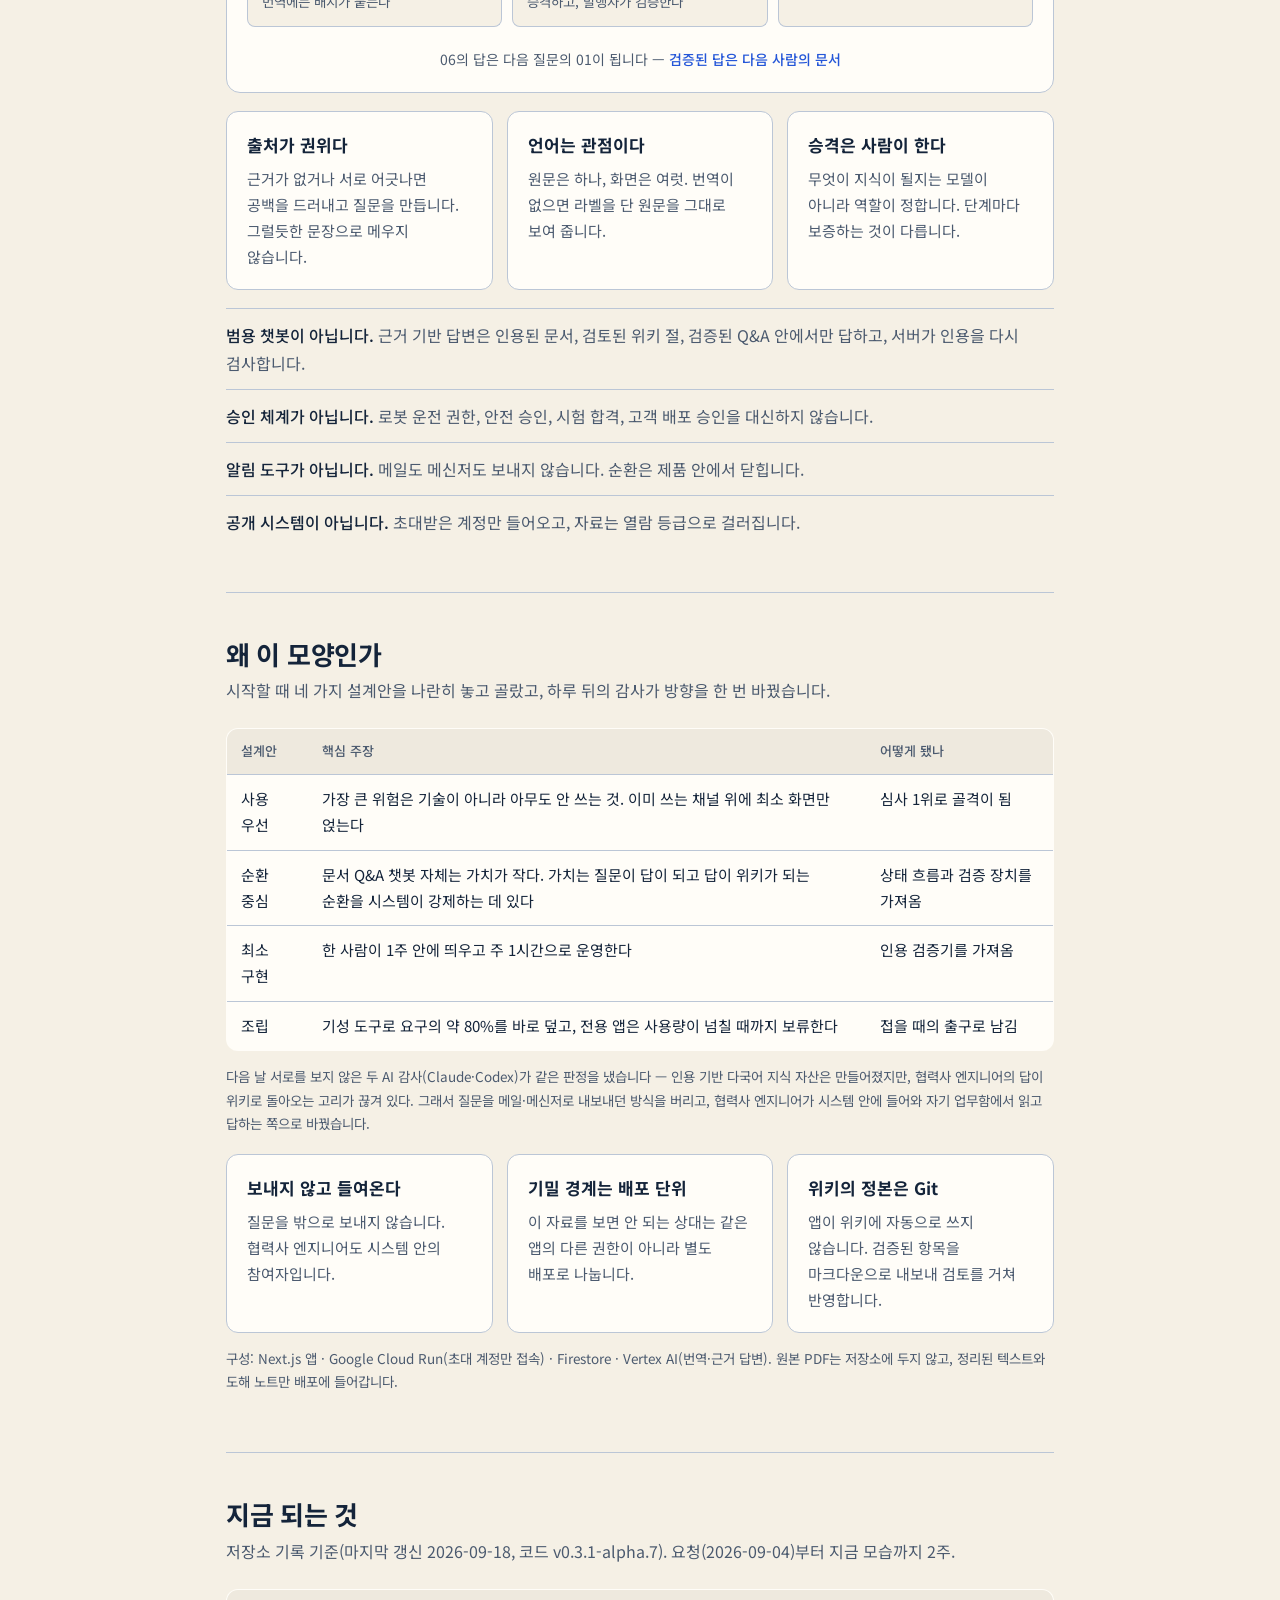
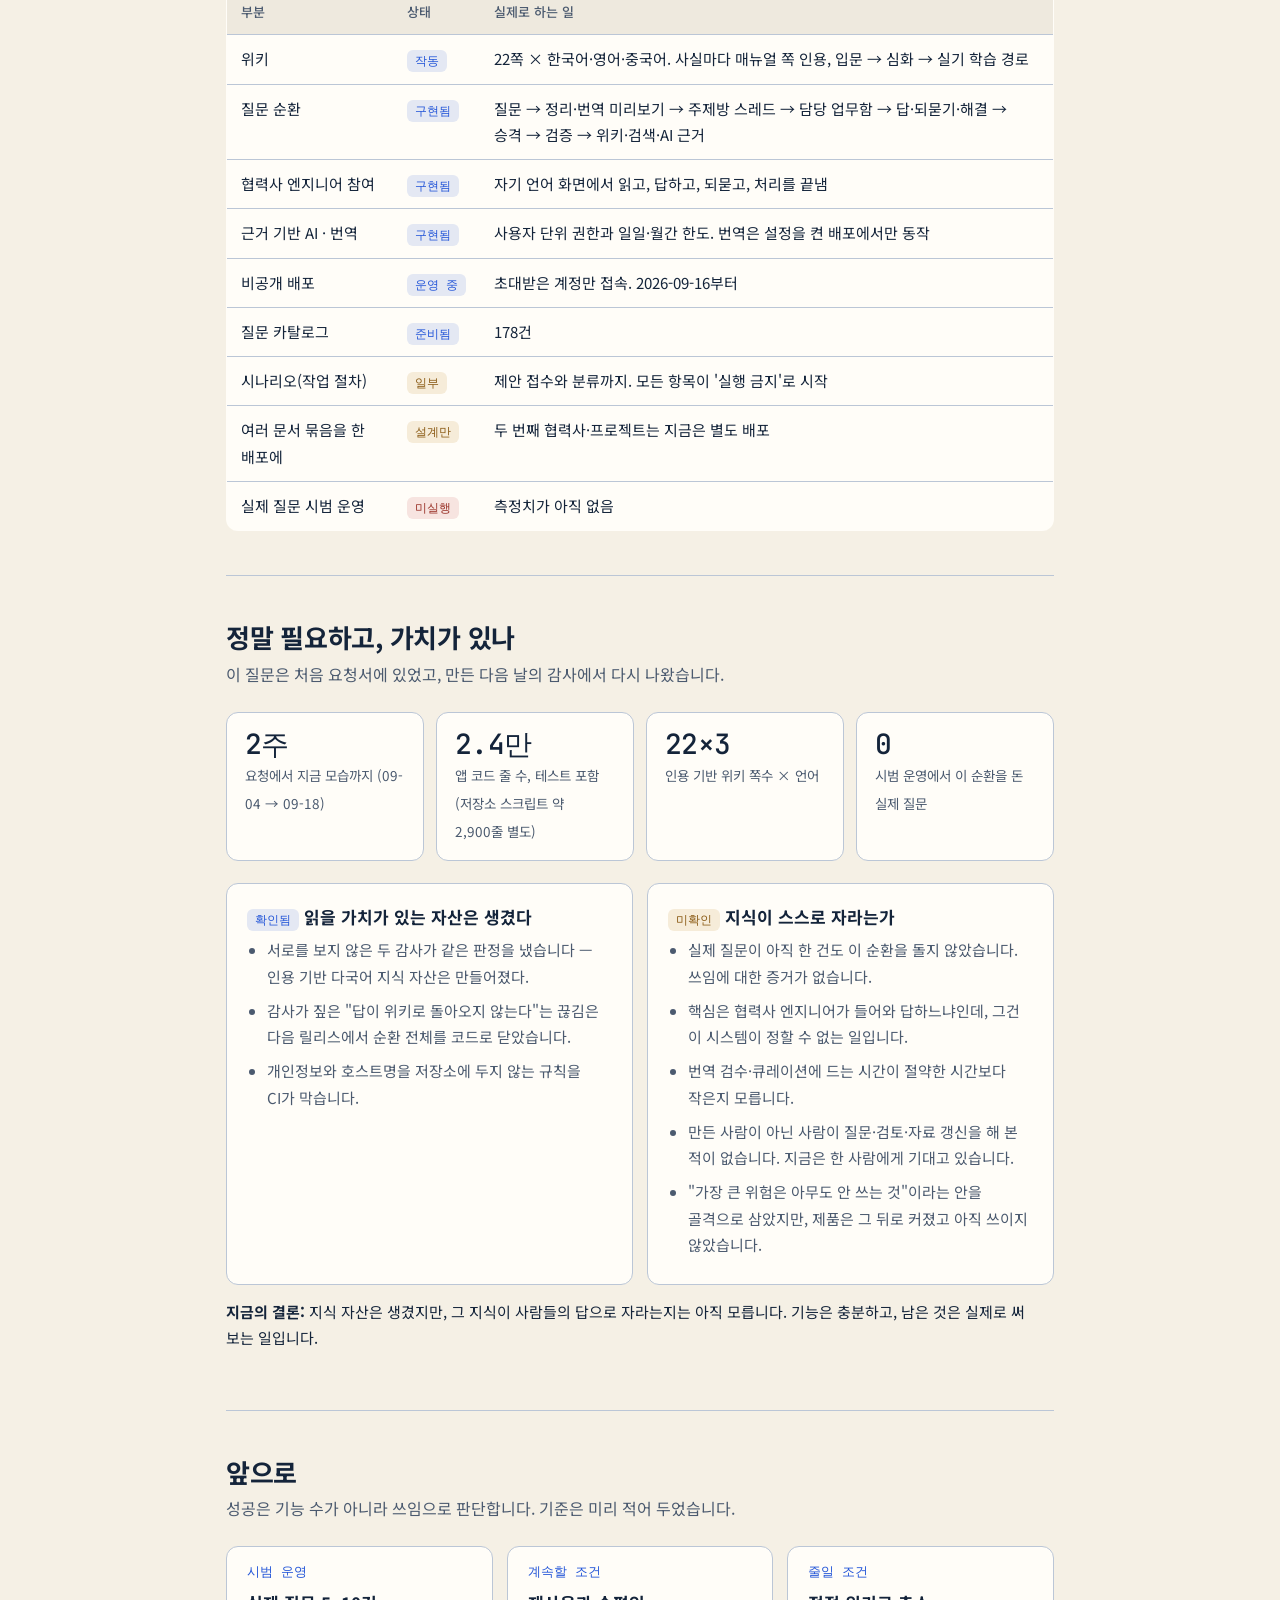
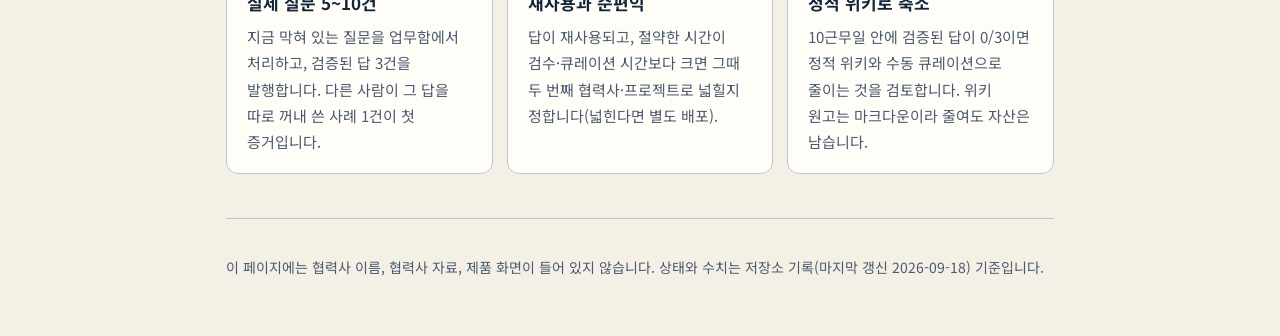
==== commit 858630fe: "Pair QUAN CHENGHAO with Korean name across site and slides" ====
--- a/knowledge-hub/index.html
+++ b/knowledge-hub/index.html
@@ -3,8 +3,28 @@
 <head>
 <meta charset="utf-8">
 <meta name="viewport" content="width=device-width, initial-scale=1">
-<title>Knowledge Hub 소개</title>
-<meta name="description" content="문서가 답하고, 사람이 잇고, 지식이 남는다 — 협력사 문서와 엔지니어 사이에서 답이 쌓이게 하는 다국어 협업 시스템. 왜 만들었고, 지금 무엇이 되고, 정말 가치가 있는지.">
+<title>Knowledge Hub 소개 | QUAN CHENGHAO · 권성호</title>
+<meta name="description" content="QUAN CHENGHAO · 권성호의 Knowledge Hub. 협력사 문서와 엔지니어의 질문·답변을 연결해 지식을 축적하는 다국어 협업 시스템.">
+<meta name="theme-color" content="#F5F0E5">
+<link rel="canonical" href="https://chquandogong.github.io/CHENGHAO-QUAN/knowledge-hub/">
+<link rel="icon" type="image/png" sizes="32x32" href="../chenghao_intro_assets/favicon-32.png">
+<link rel="icon" type="image/png" sizes="192x192" href="../chenghao_intro_assets/icon-192.png">
+<link rel="apple-touch-icon" sizes="180x180" href="../chenghao_intro_assets/apple-touch-icon.png">
+<meta property="og:type" content="website">
+<meta property="og:site_name" content="QUAN CHENGHAO · 권성호">
+<meta property="og:title" content="Knowledge Hub | QUAN CHENGHAO · 권성호">
+<meta property="og:description" content="협력사 문서와 엔지니어의 질문·답변을 연결해 지식을 축적하는 다국어 협업 시스템.">
+<meta property="og:url" content="https://chquandogong.github.io/CHENGHAO-QUAN/knowledge-hub/">
+<meta property="og:image" content="https://chquandogong.github.io/CHENGHAO-QUAN/chenghao_intro_assets/social-card.png">
+<meta property="og:image:type" content="image/png">
+<meta property="og:image:width" content="1200">
+<meta property="og:image:height" content="630">
+<meta property="og:image:alt" content="QUAN CHENGHAO · 권성호 and Nuri. From curiosity to working systems.">
+<meta name="twitter:card" content="summary_large_image">
+<meta name="twitter:title" content="Knowledge Hub | QUAN CHENGHAO · 권성호">
+<meta name="twitter:description" content="협력사 문서와 엔지니어의 질문·답변을 연결해 지식을 축적하는 다국어 협업 시스템.">
+<meta name="twitter:image" content="https://chquandogong.github.io/CHENGHAO-QUAN/chenghao_intro_assets/social-card.png">
+<meta name="twitter:image:alt" content="QUAN CHENGHAO · 권성호 and Nuri. From curiosity to working systems.">
 <link rel="preconnect" href="https://fonts.googleapis.com">
 <link rel="preconnect" href="https://fonts.gstatic.com" crossorigin>
 <link href="https://fonts.googleapis.com/css2?family=Noto+Sans+KR:wght@400;500;700&family=JetBrains+Mono:wght@500&display=swap" rel="stylesheet">
@@ -89,14 +109,14 @@
   .theme-btn { position:absolute; top:14px; right:14px; background:var(--panel); color:var(--ink); border:1px solid var(--line);
     border-radius:8px; padding:6px 10px; font:500 12px var(--mono); cursor:pointer; }
 </style>
-<link rel="stylesheet" href="../brand.css">
+<link rel="stylesheet" href="../brand.css?v=20261023-2">
 </head>
 <body>
 <button class="theme-btn" id="theme" type="button" aria-label="테마 전환">테마</button>
 
 <div class="wrap">
 <header class="hero">
-  <a class="brand-home" href="../"><span class="brand-fold" aria-hidden="true"></span>QUAN CHENGHAO</a>
+  <a class="brand-home" href="../"><span class="brand-fold" aria-hidden="true"></span>QUAN CHENGHAO · 권성호</a>
   <div class="eyebrow">Knowledge Hub · 조직 사이의 지식 순환</div>
   <h1>문서가 답하고,<br>사람이 잇고, 지식이 남는다.</h1>
   <p class="lede">협력사에서 받은 기술 문서와, 그 문서를 만든 회사의 엔지니어 사이에서 답이 흩어지지 않게 하는 비공개 협업 시스템입니다. 문서에 있는 것은 문서를 인용해 답하고, 없는 것은 답할 수 있는 사람에게 보내고, 검증된 답은 다음 사람이 찾는 지식이 됩니다. 각자 자기 언어로.</p>
--- a/brand.css
+++ b/brand.css
@@ -55,8 +55,8 @@
 .profile-page .hero::before, .profile-page .hero::after { display: none; }
 .profile-page .hero-inner { width: min(1120px,100%); max-width: none; margin: 0 auto; }
 .profile-page .hero-grid { display: grid; grid-template-columns: minmax(0,1fr) 180px; gap: 42px; align-items: end; }
-.profile-page .brand-name { display: flex; flex-wrap: wrap; align-items: baseline; gap: 8px 16px; margin-bottom: 12px; }
-.profile-page .brand-name strong { font: 700 clamp(24px,3vw,32px)/1.3 Inter, "Segoe UI", sans-serif; letter-spacing: -.02em; }
+.profile-page .brand-name { display: flex; flex-direction: column; align-items: flex-start; gap: 8px; margin-bottom: 12px; }
+.profile-page .brand-name strong { font: 700 32px/1.3 Inter, "Segoe UI", sans-serif; letter-spacing: 0; }
 .profile-page .brand-name span { font-size: 16px; color: var(--text-secondary); }
 .profile-page .eyebrow { font-size: 13px; font-weight: 600; margin: 0 0 28px; letter-spacing: .025em; }
 .profile-page .eyebrow::before { display: none; }
@@ -72,6 +72,7 @@
 .profile-page .link-button:hover { background: var(--surface-hover); }
 .profile-page .language-switch a[aria-current="true"], .profile-page .skip-link { background: #2456d8; color: #fffdf8; }
 .profile-page .content { border-top: 1px solid var(--border); padding-top: 52px; }
+.profile-page #projects, .profile-page #about { scroll-margin-top: 92px; }
 .profile-page .section-title { font-size: clamp(28px,3vw,36px); font-weight: 700; }
 .profile-page .card h3 { font-weight: 700; }
 .profile-page .stat, .profile-page .card { box-shadow: none; border-radius: 6px; }
@@ -102,8 +103,7 @@
   .profile-page .stats { gap: 10px; }
   .profile-page .stat { padding: 20px; }
   .profile-page .stat strong { font-size: 28px; }
-  .profile-page .brand-name { display: block; }
-  .profile-page .brand-name span { display: block; margin-top: 8px; }
+  .profile-page .brand-name strong { font-size: 28px; }
 }
 @media print {
   .profile-page .hero { padding: 30px 0; }
